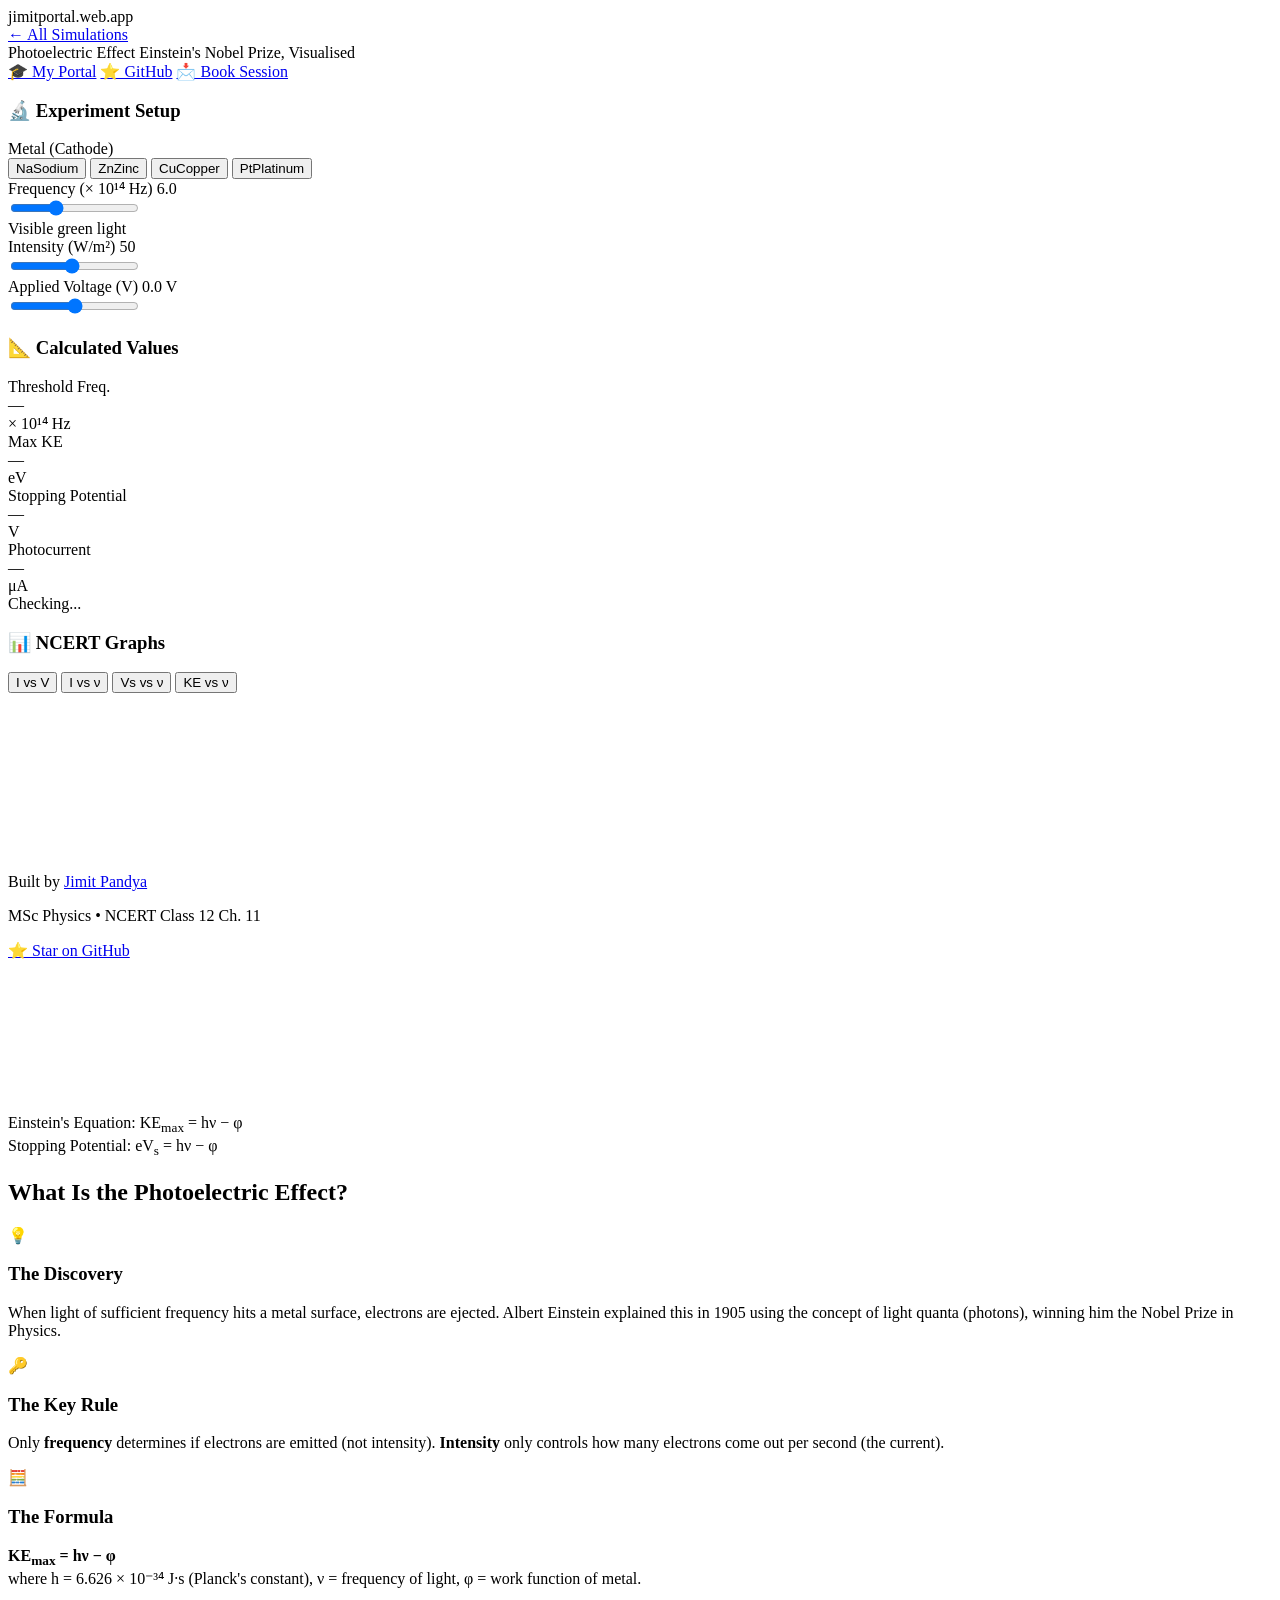
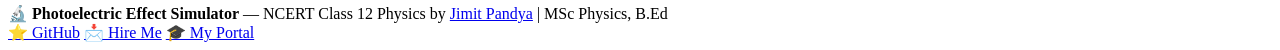
==== photoelectric/index.html @ c88ff46a "Add photoelectric\index.html" ====
<!DOCTYPE html>
<html lang="en">
<head>
    <meta charset="UTF-8">
    <meta name="viewport" content="width=device-width, initial-scale=1.0">
    <title>Photoelectric Effect Simulator — by Jimit Pandya</title>
    <meta name="description" content="Interactive Photoelectric Effect simulation. Explore how light frequency and intensity affect photocurrent, stopping potential, and kinetic energy of photoelectrons. Built by Jimit Pandya, MSc Physics.">
    <meta name="author" content="Jimit Pandya">
    <link rel="canonical" href="https://Jimit21.github.io/physics-simulations/photoelectric/">
    <meta property="og:title" content="Photoelectric Effect Simulator — Jimit Pandya">
    <meta property="og:description" content="Interactive simulation of Einstein's Photoelectric Effect. Change frequency, intensity, metal type and watch the physics happen live.">
    <meta property="og:type" content="website">
    <link href="https://fonts.googleapis.com/css2?family=Outfit:wght@300;400;500;600;700;800&display=swap" rel="stylesheet">
    <link rel="stylesheet" href="../shared/style.css">
    <link rel="stylesheet" href="pe-style.css">
</head>
<body>

    <!-- WATERMARK -->
    <div class="watermark" aria-hidden="true">jimitportal.web.app</div>

    <!-- HEADER -->
    <header class="site-header">
        <div class="header-inner">
            <div class="header-logo">
                <a href="../index.html" class="back-link">← All Simulations</a>
                <div class="logo-divider"></div>
                <div class="logo-text">
                    <span class="logo-title">Photoelectric Effect</span>
                    <span class="logo-sub">Einstein's Nobel Prize, Visualised</span>
                </div>
            </div>
            <nav class="header-nav">
                <a href="https://jimitportal.web.app" target="_blank" rel="noopener" class="nav-link">🎓 My Portal</a>
                <a href="https://github.com/Jimit21/physics-simulations" target="_blank" rel="noopener" class="nav-link">⭐ GitHub</a>
                <a href="https://jimitportal.web.app/booking.html" target="_blank" rel="noopener" class="nav-link nav-link-cta">📩 Book Session</a>
            </nav>
        </div>
    </header>

    <!-- MAIN -->
    <main class="sim-layout">

        <!-- LEFT PANEL -->
        <aside class="control-panel">

            <section class="panel-section">
                <h3 class="section-title">🔬 Experiment Setup</h3>

                <!-- Metal selector -->
                <div class="control-group">
                    <label class="control-label">Metal (Cathode)</label>
                    <div class="metal-selector" id="metal-selector">
                        <button class="metal-btn active" data-metal="sodium" title="Work function: 2.3 eV">Na<span>Sodium</span></button>
                        <button class="metal-btn" data-metal="zinc" title="Work function: 4.3 eV">Zn<span>Zinc</span></button>
                        <button class="metal-btn" data-metal="copper" title="Work function: 4.7 eV">Cu<span>Copper</span></button>
                        <button class="metal-btn" data-metal="platinum" title="Work function: 5.6 eV">Pt<span>Platinum</span></button>
                    </div>
                </div>

                <!-- Frequency slider -->
                <div class="slider-group">
                    <div class="slider-header">
                        <label class="slider-label">Frequency (× 10¹⁴ Hz)</label>
                        <span class="slider-value" id="freq-val">6.0</span>
                    </div>
                    <input type="range" class="slider" id="freq-slider" min="3" max="12" step="0.1" value="6.0">
                    <div class="slider-hint" id="freq-hint">Visible green light</div>
                </div>

                <!-- Intensity slider -->
                <div class="slider-group">
                    <div class="slider-header">
                        <label class="slider-label">Intensity (W/m²)</label>
                        <span class="slider-value" id="intensity-val">50</span>
                    </div>
                    <input type="range" class="slider" id="intensity-slider" min="5" max="100" step="5" value="50">
                </div>

                <!-- Voltage slider -->
                <div class="slider-group">
                    <div class="slider-header">
                        <label class="slider-label">Applied Voltage (V)</label>
                        <span class="slider-value" id="voltage-val">0.0 V</span>
                    </div>
                    <input type="range" class="slider" id="voltage-slider" min="-5" max="5" step="0.1" value="0">
                </div>
            </section>

            <!-- RESULTS -->
            <section class="panel-section">
                <h3 class="section-title">📐 Calculated Values</h3>
                <div class="results-grid">
                    <div class="result-card" id="result-threshold">
                        <div class="result-label">Threshold Freq.</div>
                        <div class="result-value" id="val-threshold">—</div>
                        <div class="result-unit">× 10¹⁴ Hz</div>
                    </div>
                    <div class="result-card" id="result-ke">
                        <div class="result-label">Max KE</div>
                        <div class="result-value" id="val-ke">—</div>
                        <div class="result-unit">eV</div>
                    </div>
                    <div class="result-card" id="result-vs">
                        <div class="result-label">Stopping Potential</div>
                        <div class="result-value" id="val-vs">—</div>
                        <div class="result-unit">V</div>
                    </div>
                    <div class="result-card" id="result-current">
                        <div class="result-label">Photocurrent</div>
                        <div class="result-value" id="val-current">—</div>
                        <div class="result-unit">μA</div>
                    </div>
                </div>

                <!-- Status badge -->
                <div class="emission-status" id="emission-status">
                    <span class="status-dot" id="status-dot"></span>
                    <span class="status-text" id="status-text">Checking...</span>
                </div>
            </section>

            <!-- GRAPH SELECTOR -->
            <section class="panel-section">
                <h3 class="section-title">📊 NCERT Graphs</h3>
                <div class="graph-tabs">
                    <button class="graph-tab active" data-graph="iv">I vs V</button>
                    <button class="graph-tab" data-graph="if">I vs ν</button>
                    <button class="graph-tab" data-graph="vsf">Vs vs ν</button>
                    <button class="graph-tab" data-graph="kef">KE vs ν</button>
                </div>
                <canvas id="ncert-graph" width="220" height="160"></canvas>
                <div class="graph-legend" id="graph-legend"></div>
            </section>

            <div class="panel-credit">
                <p>Built by <a href="https://jimitportal.web.app" target="_blank" rel="noopener">Jimit Pandya</a></p>
                <p>MSc Physics • NCERT Class 12 Ch. 11</p>
                <a href="https://github.com/Jimit21/physics-simulations" target="_blank" rel="noopener" class="github-star-btn">⭐ Star on GitHub</a>
            </div>
        </aside>

        <!-- RIGHT: SIMULATION CANVAS -->
        <div class="canvas-wrapper">
            <canvas id="pe-canvas"></canvas>

            <!-- INFO OVERLAY -->
            <div class="formula-overlay">
                <div class="formula-chip" id="formula-einstein">
                    <span class="formula-name">Einstein's Equation:</span>
                    <span class="formula-text">KE<sub>max</sub> = hν − φ</span>
                </div>
                <div class="formula-chip" id="formula-stopping">
                    <span class="formula-name">Stopping Potential:</span>
                    <span class="formula-text">eV<sub>s</sub> = hν − φ</span>
                </div>
            </div>
        </div>

    </main>

    <!-- PHYSICS EXPLANATION -->
    <section class="explainer-section">
        <div class="explainer-inner">
            <h2 class="explainer-title">What Is the Photoelectric Effect?</h2>
            <div class="explainer-grid">
                <div class="explainer-card">
                    <div class="explainer-icon">💡</div>
                    <h3>The Discovery</h3>
                    <p>When light of sufficient frequency hits a metal surface, electrons are ejected. Albert Einstein explained this in 1905 using the concept of light quanta (photons), winning him the Nobel Prize in Physics.</p>
                </div>
                <div class="explainer-card">
                    <div class="explainer-icon">🔑</div>
                    <h3>The Key Rule</h3>
                    <p>Only <strong>frequency</strong> determines if electrons are emitted (not intensity). <strong>Intensity</strong> only controls how many electrons come out per second (the current).</p>
                </div>
                <div class="explainer-card">
                    <div class="explainer-icon">🧮</div>
                    <h3>The Formula</h3>
                    <p><strong>KE<sub>max</sub> = hν − φ</strong><br>
                    where h = 6.626 × 10⁻³⁴ J·s (Planck's constant),
                    ν = frequency of light, φ = work function of metal.</p>
                </div>
            </div>
        </div>
    </section>

    <footer class="site-footer">
        <div class="footer-inner">
            <div class="footer-left">
                <span>🔬 <strong>Photoelectric Effect Simulator</strong> — NCERT Class 12 Physics</span>
                <span>by <a href="https://jimitportal.web.app" target="_blank" rel="noopener">Jimit Pandya</a> | MSc Physics, B.Ed</span>
            </div>
            <div class="footer-right">
                <a href="https://github.com/Jimit21/physics-simulations" target="_blank" rel="noopener">⭐ GitHub</a>
                <a href="https://jimitportal.web.app/booking.html" target="_blank" rel="noopener">📩 Hire Me</a>
                <a href="https://jimitportal.web.app" target="_blank" rel="noopener">🎓 My Portal</a>
            </div>
        </div>
    </footer>

    <script src="../shared/shared.js"></script>
    <script src="pe-sim.js"></script>
</body>
</html>
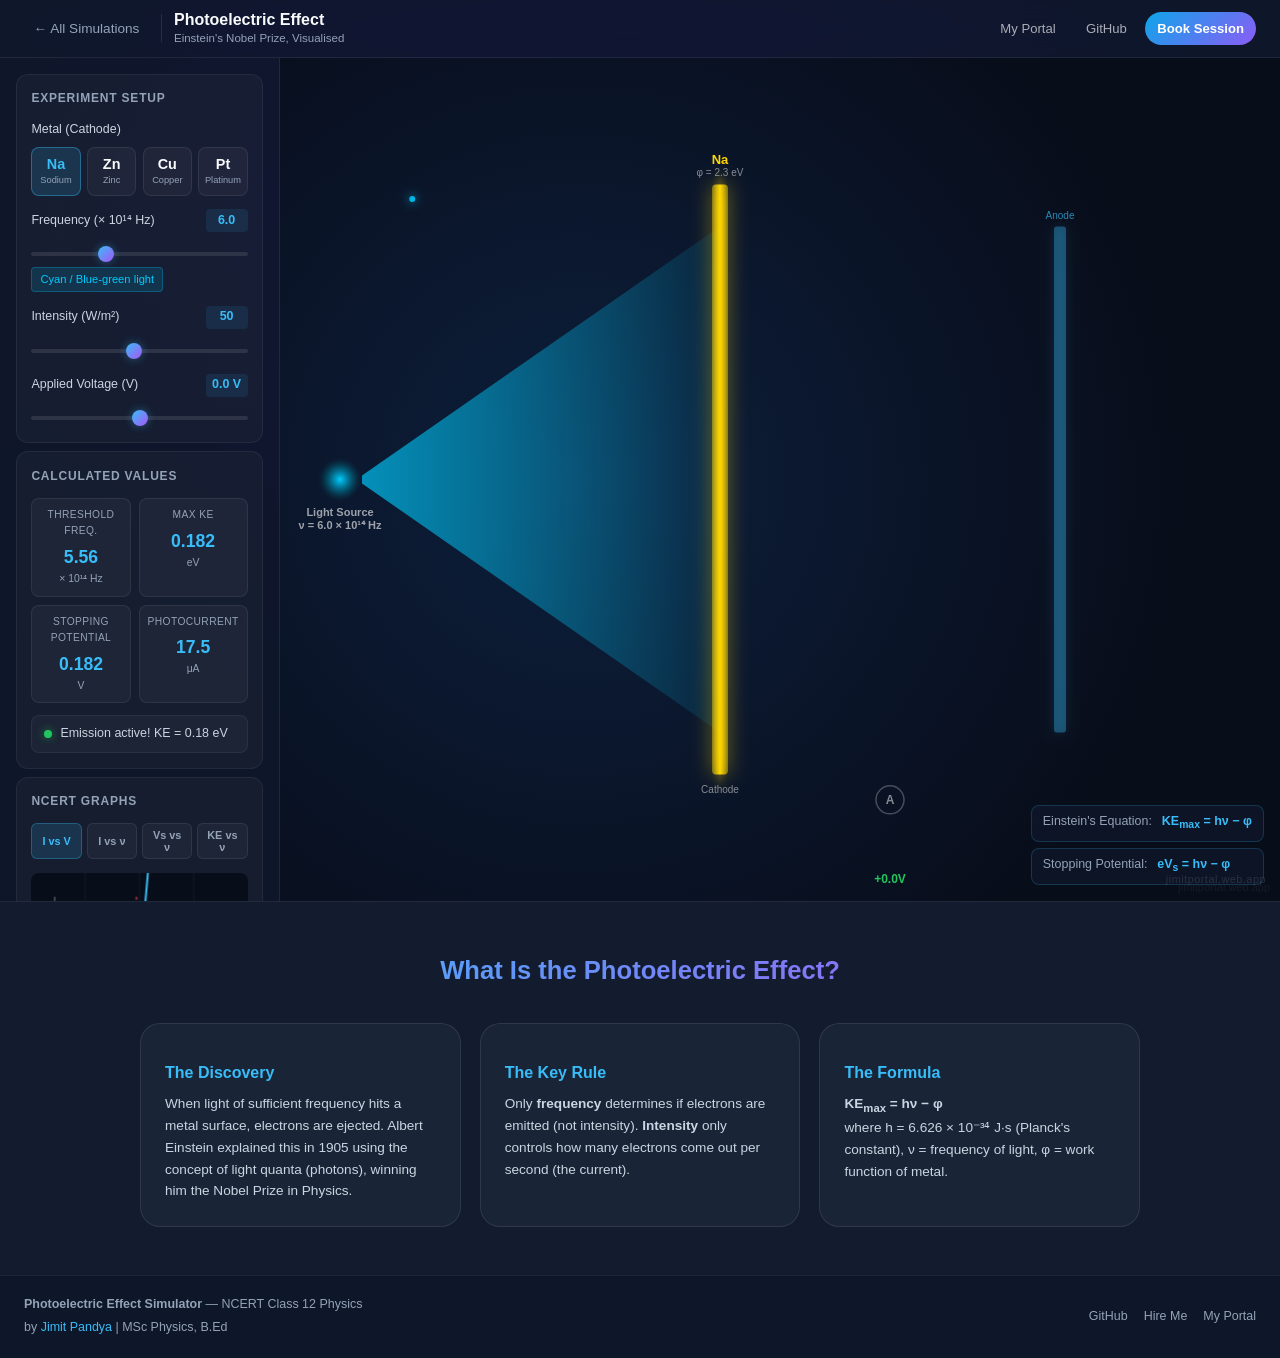
==== commit 1a7269ad: "Security update: Obfuscated JS logic, refined text and removed emojis for professional presentation" ====
--- a/photoelectric/index.html
+++ b/photoelectric/index.html
@@ -31,9 +31,9 @@
                 </div>
             </div>
             <nav class="header-nav">
-                <a href="https://jimitportal.web.app" target="_blank" rel="noopener" class="nav-link">🎓 My Portal</a>
-                <a href="https://github.com/Jimit21/physics-simulations" target="_blank" rel="noopener" class="nav-link">⭐ GitHub</a>
-                <a href="https://jimitportal.web.app/booking.html" target="_blank" rel="noopener" class="nav-link nav-link-cta">📩 Book Session</a>
+                <a href="https://jimitportal.web.app" target="_blank" rel="noopener" class="nav-link"> My Portal</a>
+                <a href="https://github.com/Jimit21/physics-simulations" target="_blank" rel="noopener" class="nav-link"> GitHub</a>
+                <a href="https://jimitportal.web.app/booking.html" target="_blank" rel="noopener" class="nav-link nav-link-cta"> Book Session</a>
             </nav>
         </div>
     </header>
@@ -45,7 +45,7 @@
         <aside class="control-panel">
 
             <section class="panel-section">
-                <h3 class="section-title">🔬 Experiment Setup</h3>
+                <h3 class="section-title"> Experiment Setup</h3>
 
                 <!-- Metal selector -->
                 <div class="control-group">
@@ -89,7 +89,7 @@
 
             <!-- RESULTS -->
             <section class="panel-section">
-                <h3 class="section-title">📐 Calculated Values</h3>
+                <h3 class="section-title"> Calculated Values</h3>
                 <div class="results-grid">
                     <div class="result-card" id="result-threshold">
                         <div class="result-label">Threshold Freq.</div>
@@ -122,7 +122,7 @@
 
             <!-- GRAPH SELECTOR -->
             <section class="panel-section">
-                <h3 class="section-title">📊 NCERT Graphs</h3>
+                <h3 class="section-title"> NCERT Graphs</h3>
                 <div class="graph-tabs">
                     <button class="graph-tab active" data-graph="iv">I vs V</button>
                     <button class="graph-tab" data-graph="if">I vs ν</button>
@@ -136,7 +136,7 @@
             <div class="panel-credit">
                 <p>Built by <a href="https://jimitportal.web.app" target="_blank" rel="noopener">Jimit Pandya</a></p>
                 <p>MSc Physics • NCERT Class 12 Ch. 11</p>
-                <a href="https://github.com/Jimit21/physics-simulations" target="_blank" rel="noopener" class="github-star-btn">⭐ Star on GitHub</a>
+                <a href="https://github.com/Jimit21/physics-simulations" target="_blank" rel="noopener" class="github-star-btn"> Star on GitHub</a>
             </div>
         </aside>
 
@@ -165,17 +165,17 @@
             <h2 class="explainer-title">What Is the Photoelectric Effect?</h2>
             <div class="explainer-grid">
                 <div class="explainer-card">
-                    <div class="explainer-icon">💡</div>
+                    <div class="explainer-icon"></div>
                     <h3>The Discovery</h3>
                     <p>When light of sufficient frequency hits a metal surface, electrons are ejected. Albert Einstein explained this in 1905 using the concept of light quanta (photons), winning him the Nobel Prize in Physics.</p>
                 </div>
                 <div class="explainer-card">
-                    <div class="explainer-icon">🔑</div>
+                    <div class="explainer-icon"></div>
                     <h3>The Key Rule</h3>
                     <p>Only <strong>frequency</strong> determines if electrons are emitted (not intensity). <strong>Intensity</strong> only controls how many electrons come out per second (the current).</p>
                 </div>
                 <div class="explainer-card">
-                    <div class="explainer-icon">🧮</div>
+                    <div class="explainer-icon"></div>
                     <h3>The Formula</h3>
                     <p><strong>KE<sub>max</sub> = hν − φ</strong><br>
                     where h = 6.626 × 10⁻³⁴ J·s (Planck's constant),
@@ -188,13 +188,13 @@
     <footer class="site-footer">
         <div class="footer-inner">
             <div class="footer-left">
-                <span>🔬 <strong>Photoelectric Effect Simulator</strong> — NCERT Class 12 Physics</span>
+                <span> <strong>Photoelectric Effect Simulator</strong> — NCERT Class 12 Physics</span>
                 <span>by <a href="https://jimitportal.web.app" target="_blank" rel="noopener">Jimit Pandya</a> | MSc Physics, B.Ed</span>
             </div>
             <div class="footer-right">
-                <a href="https://github.com/Jimit21/physics-simulations" target="_blank" rel="noopener">⭐ GitHub</a>
-                <a href="https://jimitportal.web.app/booking.html" target="_blank" rel="noopener">📩 Hire Me</a>
-                <a href="https://jimitportal.web.app" target="_blank" rel="noopener">🎓 My Portal</a>
+                <a href="https://github.com/Jimit21/physics-simulations" target="_blank" rel="noopener"> GitHub</a>
+                <a href="https://jimitportal.web.app/booking.html" target="_blank" rel="noopener"> Hire Me</a>
+                <a href="https://jimitportal.web.app" target="_blank" rel="noopener"> My Portal</a>
             </div>
         </div>
     </footer>
--- a/shared/style.css
+++ b/shared/style.css
@@ -0,0 +1,504 @@
+/* ============================================================
+   SHARED STYLES — Jimit's Physics Simulations
+   Dark Aurora Theme matching jimitportal.web.app
+   ============================================================ */
+
+/* --- DESIGN TOKENS (matching your portal exactly) --- */
+:root {
+    --glass-bg: rgba(30, 41, 59, 0.75);
+    --glass-border: 1px solid rgba(255, 255, 255, 0.09);
+    --accent-blue: #38bdf8;
+    --accent-purple: #a855f7;
+    --accent-green: #22c55e;
+    --accent-gold: #ffd700;
+    --accent-red: #ef4444;
+    --accent-cyan: #06b6d4;
+    --text-white: #f8fafc;
+    --text-grey: #cbd5e1;
+    --text-muted: #94a3b8;
+    --bg-deep: #0f172a;
+    --bg-card: rgba(30, 41, 59, 0.7);
+    --bg-panel: rgba(15, 23, 42, 0.85);
+    --gradient-hero: linear-gradient(135deg, #38bdf8, #a855f7);
+    --gradient-cta: linear-gradient(135deg, #0ea5e9 0%, #8b5cf6 50%, #ec4899 100%);
+    --shadow-glow: 0 0 30px rgba(56, 189, 248, 0.15);
+    --transition: all 0.3s cubic-bezier(0.4, 0, 0.2, 1);
+    --radius-lg: 20px;
+    --radius-md: 12px;
+    --radius-sm: 8px;
+}
+
+/* --- RESET --- */
+*, *::before, *::after { box-sizing: border-box; margin: 0; padding: 0; }
+
+html { scroll-behavior: smooth; }
+
+body {
+    font-family: 'Outfit', sans-serif;
+    background: var(--bg-deep);
+    color: var(--text-white);
+    overflow-x: hidden;
+    line-height: 1.6;
+    min-height: 100vh;
+}
+
+/* Aurora background */
+body::before {
+    content: '';
+    position: fixed;
+    inset: 0;
+    background: radial-gradient(ellipse at 20% 20%, rgba(168, 85, 247, 0.08) 0%, transparent 50%),
+                radial-gradient(ellipse at 80% 80%, rgba(56, 189, 248, 0.08) 0%, transparent 50%),
+                radial-gradient(circle at 50% 30%, #1e1065 0%, #0f172a 70%);
+    z-index: -1;
+    pointer-events: none;
+}
+
+a { color: var(--accent-blue); text-decoration: none; transition: var(--transition); }
+a:hover { color: var(--text-white); }
+
+/* --- WATERMARK --- */
+.watermark {
+    position: fixed;
+    bottom: 12px;
+    right: 14px;
+    font-size: 0.68rem;
+    color: rgba(255, 255, 255, 0.12);
+    font-weight: 500;
+    letter-spacing: 0.5px;
+    pointer-events: none;
+    z-index: 9999;
+    user-select: none;
+}
+
+/* --- HEADER --- */
+.site-header {
+    position: sticky;
+    top: 0;
+    z-index: 1000;
+    background: rgba(15, 23, 42, 0.88);
+    backdrop-filter: blur(24px) saturate(1.8);
+    -webkit-backdrop-filter: blur(24px) saturate(1.8);
+    border-bottom: 1px solid rgba(255, 255, 255, 0.07);
+    padding: 0.6rem 1.5rem;
+}
+
+.header-inner {
+    max-width: 1400px;
+    margin: 0 auto;
+    display: flex;
+    align-items: center;
+    justify-content: space-between;
+    gap: 1rem;
+}
+
+.header-logo { display: flex; align-items: center; gap: 0.75rem; }
+
+.back-link {
+    color: var(--text-muted);
+    font-size: 0.85rem;
+    font-weight: 500;
+    padding: 0.3rem 0.6rem;
+    border-radius: var(--radius-sm);
+    transition: var(--transition);
+}
+.back-link:hover { color: var(--accent-blue); background: rgba(56, 189, 248, 0.08); }
+
+.logo-divider { width: 1px; height: 28px; background: rgba(255,255,255,0.1); }
+
+.logo-text { display: flex; flex-direction: column; }
+.logo-title { font-size: 1rem; font-weight: 700; color: var(--text-white); line-height: 1.2; }
+.logo-sub { font-size: 0.72rem; color: var(--text-muted); }
+
+.header-nav { display: flex; align-items: center; gap: 0.4rem; }
+
+.nav-link {
+    color: rgba(255,255,255,0.65);
+    font-size: 0.82rem;
+    font-weight: 500;
+    padding: 0.4rem 0.75rem;
+    border-radius: 30px;
+    transition: var(--transition);
+    white-space: nowrap;
+}
+.nav-link:hover { color: var(--text-white); background: rgba(255,255,255,0.07); }
+.nav-link-cta {
+    background: linear-gradient(135deg, #0ea5e9, #8b5cf6);
+    color: white !important;
+    font-weight: 600;
+}
+.nav-link-cta:hover { opacity: 0.9; transform: translateY(-1px); box-shadow: 0 4px 15px rgba(56,189,248,0.3); }
+
+.mobile-menu-btn {
+    display: none;
+    background: none;
+    border: none;
+    color: white;
+    font-size: 1.4rem;
+    cursor: pointer;
+    padding: 0.3rem;
+}
+
+.mobile-nav {
+    display: none;
+    flex-direction: column;
+    background: rgba(15, 23, 42, 0.98);
+    border-bottom: 1px solid rgba(255,255,255,0.07);
+    padding: 0.5rem 1.5rem;
+}
+.mobile-nav a {
+    padding: 0.7rem 0;
+    color: var(--text-grey);
+    border-bottom: 1px solid rgba(255,255,255,0.05);
+    font-size: 0.9rem;
+}
+.mobile-nav.open { display: flex; }
+
+/* --- SIM LAYOUT (2 columns: panel + canvas) --- */
+.sim-layout {
+    display: grid;
+    grid-template-columns: 280px 1fr;
+    height: calc(100vh - 57px);
+    overflow: hidden;
+}
+
+/* --- CONTROL PANEL --- */
+.control-panel {
+    background: var(--bg-panel);
+    border-right: 1px solid rgba(255,255,255,0.07);
+    overflow-y: auto;
+    padding: 1rem;
+    display: flex;
+    flex-direction: column;
+    gap: 0.5rem;
+    scrollbar-width: thin;
+    scrollbar-color: rgba(56,189,248,0.2) transparent;
+}
+.control-panel::-webkit-scrollbar { width: 4px; }
+.control-panel::-webkit-scrollbar-thumb { background: rgba(56,189,248,0.2); border-radius: 2px; }
+
+.panel-section {
+    background: rgba(255,255,255,0.03);
+    border: 1px solid rgba(255,255,255,0.06);
+    border-radius: var(--radius-md);
+    padding: 0.9rem;
+}
+
+.section-title {
+    font-size: 0.75rem;
+    font-weight: 700;
+    text-transform: uppercase;
+    letter-spacing: 0.8px;
+    color: var(--text-muted);
+    margin-bottom: 0.75rem;
+}
+
+/* --- SLIDERS --- */
+.slider-group { margin-bottom: 0.85rem; }
+.slider-group:last-child { margin-bottom: 0; }
+
+.slider-header {
+    display: flex;
+    justify-content: space-between;
+    align-items: center;
+    margin-bottom: 0.35rem;
+}
+.slider-label { font-size: 0.78rem; color: var(--text-grey); }
+.slider-value {
+    font-size: 0.78rem;
+    font-weight: 600;
+    color: var(--accent-blue);
+    background: rgba(56,189,248,0.1);
+    padding: 0.1rem 0.4rem;
+    border-radius: 4px;
+    min-width: 42px;
+    text-align: center;
+}
+
+.slider {
+    -webkit-appearance: none;
+    appearance: none;
+    width: 100%;
+    height: 4px;
+    border-radius: 2px;
+    background: rgba(255,255,255,0.1);
+    outline: none;
+    cursor: pointer;
+    transition: var(--transition);
+}
+.slider::-webkit-slider-thumb {
+    -webkit-appearance: none;
+    width: 16px;
+    height: 16px;
+    border-radius: 50%;
+    background: linear-gradient(135deg, var(--accent-blue), var(--accent-purple));
+    cursor: pointer;
+    box-shadow: 0 0 8px rgba(56,189,248,0.4);
+    transition: var(--transition);
+}
+.slider::-webkit-slider-thumb:hover { transform: scale(1.2); box-shadow: 0 0 14px rgba(56,189,248,0.6); }
+.slider:hover { background: rgba(255,255,255,0.15); }
+
+.slider-hint { font-size: 0.7rem; color: var(--text-muted); margin-top: 0.3rem; }
+
+/* --- CANVAS WRAPPER --- */
+.canvas-wrapper {
+    position: relative;
+    background: #080d1a;
+    overflow: hidden;
+}
+.canvas-wrapper canvas {
+    position: absolute;
+    top: 0; left: 0;
+    width: 100%; height: 100%;
+}
+
+/* --- STATS CHIPS --- */
+.stats-grid { display: grid; grid-template-columns: 1fr 1fr; gap: 0.5rem; margin-bottom: 0.75rem; }
+.stat-chip {
+    background: rgba(255,255,255,0.04);
+    border: 1px solid rgba(255,255,255,0.07);
+    border-radius: var(--radius-sm);
+    padding: 0.4rem 0.5rem;
+    text-align: center;
+}
+.stat-chip-label { display: block; font-size: 0.64rem; color: var(--text-muted); text-transform: uppercase; letter-spacing: 0.5px; }
+.stat-chip-value { display: block; font-size: 0.95rem; font-weight: 700; color: var(--accent-blue); }
+
+/* --- RESULTS GRID --- */
+.results-grid { display: grid; grid-template-columns: 1fr 1fr; gap: 0.5rem; margin-bottom: 0.75rem; }
+.result-card {
+    background: rgba(255,255,255,0.04);
+    border: 1px solid rgba(255,255,255,0.07);
+    border-radius: var(--radius-sm);
+    padding: 0.5rem;
+    text-align: center;
+    transition: var(--transition);
+}
+.result-card.active { border-color: rgba(56,189,248,0.3); background: rgba(56,189,248,0.05); }
+.result-label { font-size: 0.64rem; color: var(--text-muted); text-transform: uppercase; letter-spacing: 0.4px; margin-bottom: 0.2rem; }
+.result-value { font-size: 1.1rem; font-weight: 700; color: var(--accent-blue); }
+.result-unit { font-size: 0.65rem; color: var(--text-muted); }
+
+/* --- EMISSION STATUS --- */
+.emission-status {
+    display: flex;
+    align-items: center;
+    gap: 0.5rem;
+    padding: 0.5rem 0.75rem;
+    border-radius: var(--radius-sm);
+    background: rgba(255,255,255,0.03);
+    border: 1px solid rgba(255,255,255,0.06);
+}
+.status-dot {
+    width: 8px; height: 8px;
+    border-radius: 50%;
+    background: var(--accent-red);
+    flex-shrink: 0;
+}
+.status-dot.emitting { background: var(--accent-green); box-shadow: 0 0 8px rgba(34,197,94,0.6); animation: pulse-dot 1s ease-in-out infinite; }
+@keyframes pulse-dot { 0%,100% { opacity: 1; } 50% { opacity: 0.4; } }
+.status-text { font-size: 0.78rem; color: var(--text-grey); }
+
+/* --- GRAPH TABS --- */
+.graph-tabs { display: flex; gap: 0.3rem; margin-bottom: 0.6rem; flex-wrap: wrap; }
+.graph-tab {
+    flex: 1;
+    padding: 0.3rem 0.4rem;
+    font-size: 0.68rem;
+    font-weight: 600;
+    background: rgba(255,255,255,0.04);
+    border: 1px solid rgba(255,255,255,0.08);
+    border-radius: 6px;
+    color: var(--text-muted);
+    cursor: pointer;
+    transition: var(--transition);
+    font-family: 'Outfit', sans-serif;
+    text-align: center;
+}
+.graph-tab:hover { background: rgba(56,189,248,0.08); color: var(--text-white); }
+.graph-tab.active { background: rgba(56,189,248,0.15); border-color: rgba(56,189,248,0.3); color: var(--accent-blue); }
+
+#ncert-graph { width: 100%; height: auto; border-radius: var(--radius-sm); margin-top: 0.3rem; }
+
+/* --- FORMULA OVERLAY --- */
+.formula-overlay {
+    position: absolute;
+    bottom: 1rem;
+    right: 1rem;
+    display: flex;
+    flex-direction: column;
+    gap: 0.4rem;
+    pointer-events: none;
+}
+.formula-chip {
+    background: rgba(15,23,42,0.85);
+    backdrop-filter: blur(12px);
+    border: 1px solid rgba(56,189,248,0.2);
+    border-radius: var(--radius-sm);
+    padding: 0.4rem 0.7rem;
+    font-size: 0.78rem;
+}
+.formula-name { color: var(--text-muted); margin-right: 0.4rem; }
+.formula-text { color: var(--accent-blue); font-weight: 600; }
+
+/* --- PANEL CREDIT --- */
+.panel-credit {
+    margin-top: auto;
+    padding-top: 0.75rem;
+    text-align: center;
+    font-size: 0.72rem;
+    color: var(--text-muted);
+    border-top: 1px solid rgba(255,255,255,0.05);
+    display: flex;
+    flex-direction: column;
+    gap: 0.2rem;
+}
+.panel-credit a { color: var(--accent-blue); }
+
+.github-star-btn {
+    display: inline-block;
+    margin-top: 0.4rem;
+    padding: 0.35rem 0.8rem;
+    background: rgba(255,255,255,0.05);
+    border: 1px solid rgba(255,255,255,0.12);
+    border-radius: 20px;
+    font-size: 0.72rem;
+    color: var(--text-grey) !important;
+    transition: var(--transition);
+}
+.github-star-btn:hover { background: rgba(255,215,0,0.1); border-color: rgba(255,215,0,0.3); color: #ffd700 !important; }
+
+/* --- HIRE ME STICKY BUTTON --- */
+.hire-me-btn {
+    position: fixed;
+    bottom: 1.5rem;
+    right: 1.5rem;
+    z-index: 500;
+    background: linear-gradient(135deg, #0ea5e9, #8b5cf6);
+    color: white !important;
+    padding: 0.65rem 1.2rem;
+    border-radius: 50px;
+    font-size: 0.85rem;
+    font-weight: 700;
+    box-shadow: 0 4px 20px rgba(14, 165, 233, 0.4);
+    transition: var(--transition);
+    white-space: nowrap;
+}
+.hire-me-btn:hover { transform: translateY(-3px) scale(1.04); box-shadow: 0 8px 30px rgba(14, 165, 233, 0.55); }
+
+/* --- EXPLAINER SECTION --- */
+.explainer-section {
+    padding: 3rem 1.5rem;
+    background: rgba(255,255,255,0.02);
+    border-top: 1px solid rgba(255,255,255,0.06);
+}
+.explainer-inner { max-width: 1000px; margin: 0 auto; }
+.explainer-title {
+    font-size: 1.6rem;
+    font-weight: 700;
+    text-align: center;
+    margin-bottom: 2rem;
+    background: var(--gradient-hero);
+    -webkit-background-clip: text;
+    -webkit-text-fill-color: transparent;
+    background-clip: text;
+}
+.explainer-grid { display: grid; grid-template-columns: repeat(auto-fit, minmax(260px, 1fr)); gap: 1.2rem; }
+.explainer-card {
+    background: var(--glass-bg);
+    border: var(--glass-border);
+    border-radius: var(--radius-lg);
+    padding: 1.5rem;
+    backdrop-filter: blur(12px);
+    transition: var(--transition);
+}
+.explainer-card:hover { border-color: rgba(56,189,248,0.2); transform: translateY(-3px); }
+.explainer-icon { font-size: 2rem; margin-bottom: 0.75rem; }
+.explainer-card h3 { font-size: 1rem; margin-bottom: 0.5rem; color: var(--accent-blue); }
+.explainer-card p { font-size: 0.85rem; color: var(--text-grey); line-height: 1.6; }
+
+/* --- FOOTER --- */
+.site-footer {
+    background: rgba(15,23,42,0.95);
+    border-top: 1px solid rgba(255,255,255,0.06);
+    padding: 1.2rem 1.5rem;
+}
+.footer-inner {
+    max-width: 1400px;
+    margin: 0 auto;
+    display: flex;
+    justify-content: space-between;
+    align-items: center;
+    flex-wrap: wrap;
+    gap: 0.75rem;
+}
+.footer-left { display: flex; flex-direction: column; gap: 0.2rem; font-size: 0.78rem; color: var(--text-muted); }
+.footer-left a { color: var(--accent-blue); }
+.footer-right { display: flex; gap: 1rem; }
+.footer-right a { font-size: 0.78rem; color: var(--text-muted); transition: var(--transition); }
+.footer-right a:hover { color: var(--accent-blue); }
+
+/* --- METAL SELECTOR --- */
+.metal-selector { display: grid; grid-template-columns: repeat(4,1fr); gap: 0.4rem; margin-top: 0.4rem; }
+.metal-btn {
+    display: flex; flex-direction: column; align-items: center; justify-content: center;
+    padding: 0.5rem 0.2rem;
+    background: rgba(255,255,255,0.04);
+    border: 1px solid rgba(255,255,255,0.08);
+    border-radius: var(--radius-sm);
+    color: var(--text-white);
+    font-size: 0.9rem;
+    font-weight: 700;
+    cursor: pointer;
+    transition: var(--transition);
+    font-family: 'Outfit', sans-serif;
+    line-height: 1.2;
+}
+.metal-btn span { font-size: 0.58rem; font-weight: 400; color: var(--text-muted); margin-top: 0.15rem; }
+.metal-btn:hover { background: rgba(56,189,248,0.08); border-color: rgba(56,189,248,0.2); }
+.metal-btn.active { background: rgba(56,189,248,0.15); border-color: rgba(56,189,248,0.4); color: var(--accent-blue); }
+
+/* --- PAGE LOADER --- */
+.page-loader {
+    position: fixed;
+    inset: 0;
+    background: #0f172a;
+    z-index: 99999;
+    display: flex;
+    align-items: center;
+    justify-content: center;
+    transition: opacity 0.5s ease;
+}
+.page-loader.hidden { opacity: 0; pointer-events: none; }
+.loader-content { text-align: center; display: flex; flex-direction: column; align-items: center; gap: 0.75rem; }
+.loader-icon { font-size: 3rem; animation: float-icon 2s ease-in-out infinite; }
+@keyframes float-icon { 0%,100% { transform: translateY(0); } 50% { transform: translateY(-10px); } }
+.loader-spinner {
+    width: 40px; height: 40px;
+    border: 3px solid rgba(56,189,248,0.15);
+    border-top-color: var(--accent-blue);
+    border-radius: 50%;
+    animation: spin 0.8s linear infinite;
+}
+@keyframes spin { to { transform: rotate(360deg); } }
+.loader-text { font-size: 1rem; font-weight: 600; color: var(--text-white); }
+.loader-sub { font-size: 0.75rem; color: var(--text-muted); }
+
+/* --- CONTROL GROUP --- */
+.control-group { margin-bottom: 0.85rem; }
+.control-label { display: block; font-size: 0.78rem; color: var(--text-grey); margin-bottom: 0.4rem; }
+
+/* --- GRAPH LEGEND --- */
+.graph-legend { font-size: 0.65rem; color: var(--text-muted); margin-top: 0.3rem; text-align: center; }
+
+/* --- RESPONSIVE --- */
+@media (max-width: 768px) {
+    .sim-layout { grid-template-columns: 1fr; grid-template-rows: auto 1fr; height: auto; }
+    .control-panel { height: auto; max-height: 50vh; }
+    .canvas-wrapper { height: 50vh; position: relative; }
+    .header-nav { display: none; }
+    .mobile-menu-btn { display: block; }
+    .hire-me-btn { bottom: 1rem; right: 1rem; font-size: 0.78rem; padding: 0.55rem 1rem; }
+    .footer-inner { flex-direction: column; text-align: center; }
+}
--- a/photoelectric/pe-style.css
+++ b/photoelectric/pe-style.css
@@ -0,0 +1,37 @@
+/* ============================================================
+   PHOTOELECTRIC EFFECT — Specific Styles
+   ============================================================ */
+
+/* Canvas gradient background */
+#pe-canvas {
+    background: radial-gradient(ellipse at 30% 50%, #0d1f3c 0%, #080d1a 70%);
+}
+
+/* Floating info panel on canvas */
+.canvas-info-overlay {
+    position: absolute;
+    top: 1rem;
+    left: 1rem;
+    background: rgba(15, 23, 42, 0.82);
+    backdrop-filter: blur(12px);
+    border: 1px solid rgba(56, 189, 248, 0.15);
+    border-radius: 12px;
+    padding: 0.6rem 0.9rem;
+    pointer-events: none;
+}
+
+/* Emission status glow when active */
+.result-card.glowing {
+    border-color: rgba(34, 197, 94, 0.4);
+    box-shadow: 0 0 12px rgba(34, 197, 94, 0.15);
+}
+.result-card.glowing .result-value { color: #22c55e; }
+
+/* Light beam colour preview */
+#freq-hint {
+    display: inline-block;
+    padding: 0.15rem 0.5rem;
+    border-radius: 4px;
+    font-weight: 500;
+    margin-top: 0.25rem;
+}
